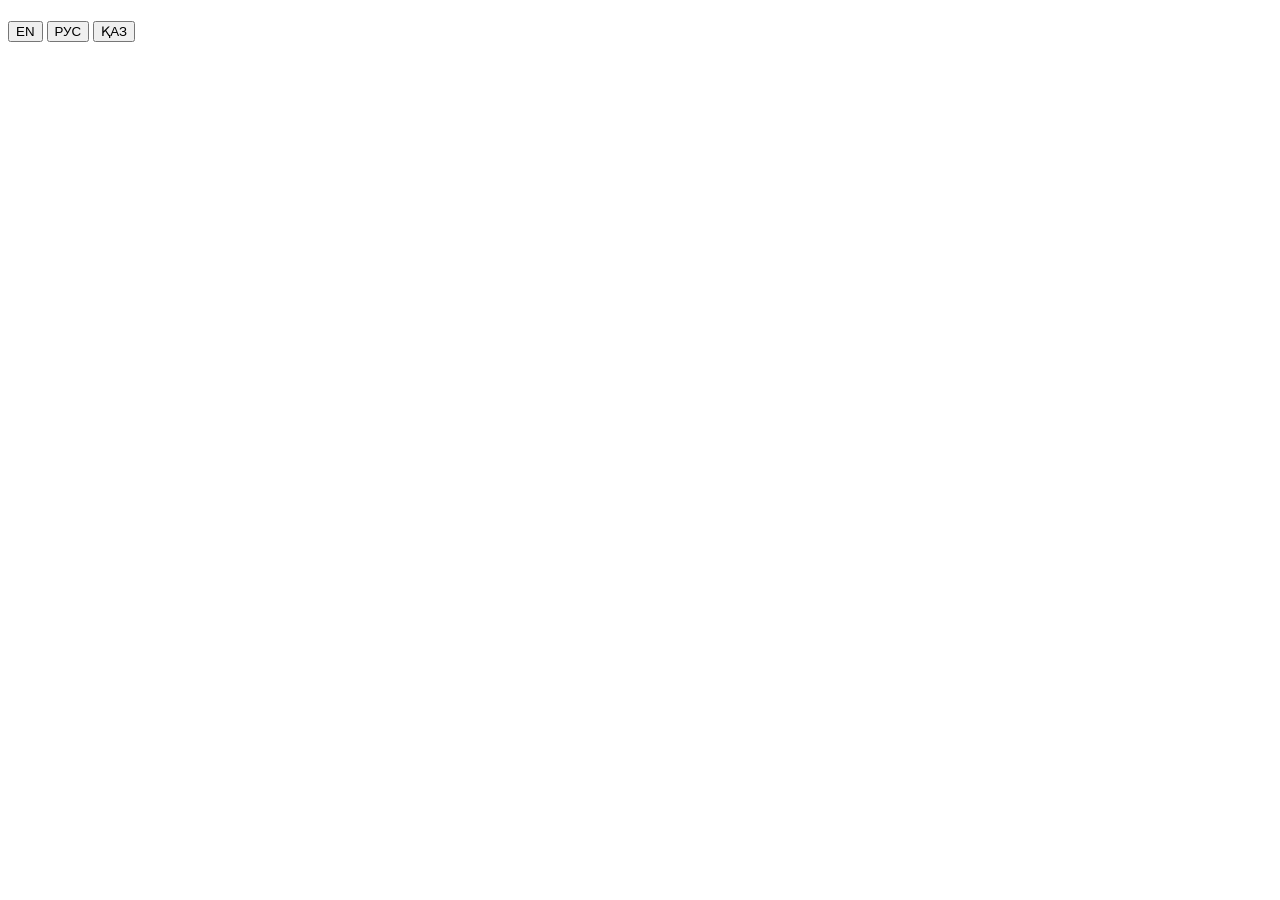
==== index.html @ 0b9a75b3 "Add files via upload" ====
<!DOCTYPE html><html lang="en"><head><meta charset="utf-8"><meta name="viewport" content="width=device-width, initial-scale=1, viewport-fit=cover"><title>Module 9 Trainer</title>
<link rel="stylesheet" href="css/style.css">
</head><body>
<header><div><h1 id="ti"></h1><small id="su"></small></div><div class="lg"><button onclick="setL('en')">EN</button> <button onclick="setL('ru')">РУС</button> <button onclick="setL('kk')">ҚАЗ</button></div></header>
<nav id="nv"></nav><main id="A"></main>
<script src="js/data.js"></script>
<script src="js/app.js"></script>
</body></html>
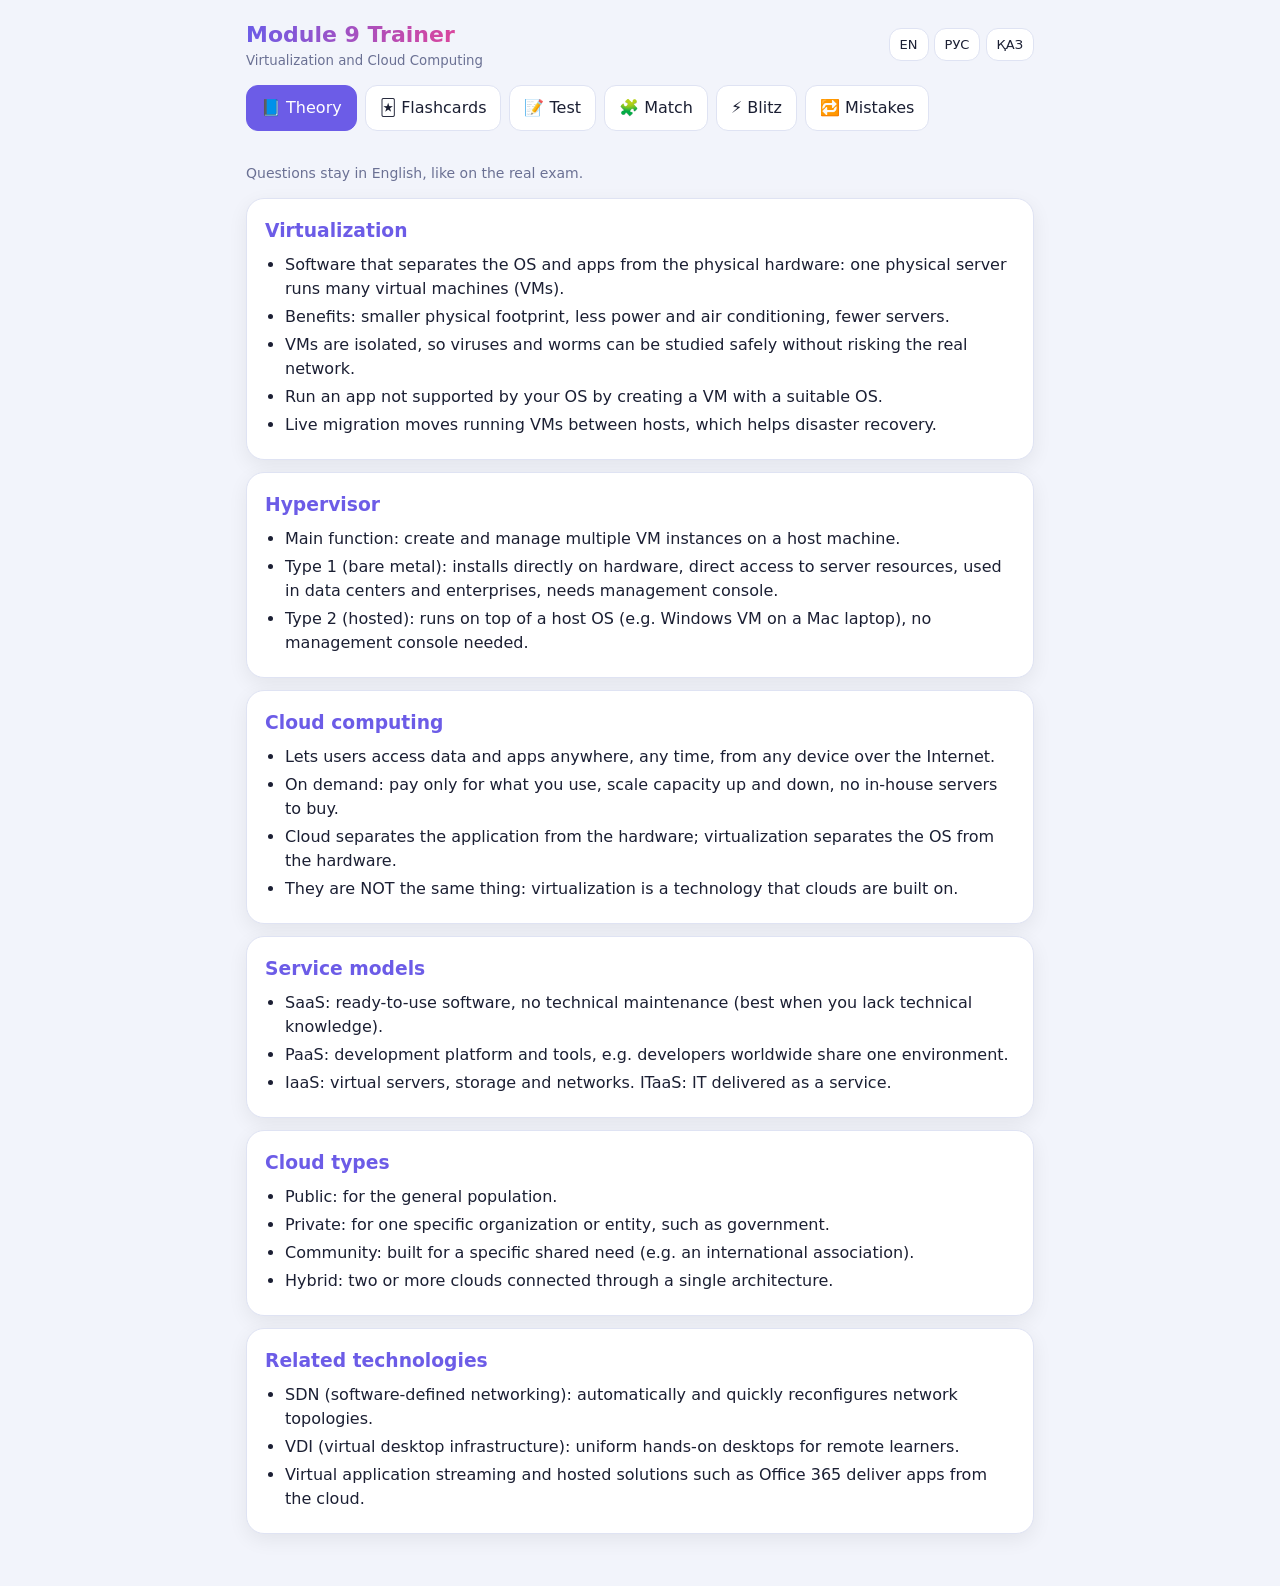
==== commit 8421d9ec: "Update stylesheet and script paths in index.html" ====
--- a/index.html
+++ b/index.html
@@ -1,8 +1,8 @@
 <!DOCTYPE html><html lang="en"><head><meta charset="utf-8"><meta name="viewport" content="width=device-width, initial-scale=1, viewport-fit=cover"><title>Module 9 Trainer</title>
-<link rel="stylesheet" href="css/style.css">
+<link rel="stylesheet" href="style.css">
 </head><body>
 <header><div><h1 id="ti"></h1><small id="su"></small></div><div class="lg"><button onclick="setL('en')">EN</button> <button onclick="setL('ru')">РУС</button> <button onclick="setL('kk')">ҚАЗ</button></div></header>
 <nav id="nv"></nav><main id="A"></main>
-<script src="js/data.js"></script>
-<script src="js/app.js"></script>
+<script src="data.js"></script>
+<script src="app.js"></script>
 </body></html>
--- a/style.css
+++ b/style.css
@@ -0,0 +1,21 @@
+:root{--bg:#f2f4fb;--cd:#fff;--tx:#1b1f33;--mu:#6b7194;--ac:#6c5ce7;--ok:#16a34a;--bd:#dc2626;--ln:#dfe3f3;box-sizing:border-box;padding-top:env(safe-area-inset-top,0px);padding-bottom:env(safe-area-inset-bottom,0px)}
+@media(prefers-color-scheme:dark){:root:not([data-theme="light"]){--bg:#12142a;--cd:#1c1f3d;--tx:#eef0ff;--mu:#9aa0c9;--ac:#8b7dff;--ok:#34d399;--bd:#f87171;--ln:#2d3160;color-scheme:dark}}
+*{box-sizing:border-box}body{margin:0;background:var(--bg);color:var(--tx);font:16px/1.5 system-ui,-apple-system,Segoe UI,sans-serif}
+header{padding:18px 16px 8px;max-width:820px;margin:auto;display:flex;flex-wrap:wrap;gap:10px;justify-content:space-between;align-items:center}
+h1{margin:0;font-size:22px;background:linear-gradient(90deg,var(--ac),#e84393);-webkit-background-clip:text;background-clip:text;color:transparent}
+header small{color:var(--mu);display:block}
+.lg button{padding:6px 10px;font-size:13px}
+nav{max-width:820px;margin:auto;padding:6px 16px;display:flex;gap:8px;overflow-x:auto}
+main{max-width:820px;margin:auto;padding:12px 16px 40px}
+button{font:inherit;border:1px solid var(--ln);background:var(--cd);color:var(--tx);padding:10px 14px;border-radius:12px;cursor:pointer;transition:.15s}
+button:hover{border-color:var(--ac)}button.on,button.pri{background:var(--ac);color:#fff;border-color:var(--ac)}
+nav button{white-space:nowrap}
+.card{background:var(--cd);border:1px solid var(--ln);border-radius:18px;padding:18px;margin:12px 0;box-shadow:0 6px 20px #0001}
+.card h3{margin:0 0 8px;color:var(--ac)}.card ul{margin:0;padding-left:20px}.card li{margin:4px 0}
+.mu{color:var(--mu);font-size:14px}.row{display:flex;gap:10px;flex-wrap:wrap;margin-top:12px}.row button{flex:1}
+.fc{min-height:220px;display:flex;flex-direction:column;justify-content:center;text-align:center;font-size:20px;cursor:pointer;background:linear-gradient(135deg,var(--cd),var(--bg));border:2px solid var(--ac);border-radius:22px;padding:22px;margin:12px 0}
+.fc.f{border-color:var(--ok)}
+.op{display:block;width:100%;text-align:left;margin:8px 0}.op.ok{background:var(--ok);color:#fff;border-color:var(--ok)}.op.bad{background:var(--bd);color:#fff;border-color:var(--bd)}.op.sel{border-color:var(--ac);border-width:2px}
+.bar{height:8px;background:var(--ln);border-radius:9px;overflow:hidden}.bar i{display:block;height:100%;background:var(--ac)}
+.cols{display:grid;grid-template-columns:1fr 1fr;gap:10px}.cols button{width:100%;margin-bottom:8px;font-size:14px}
+.big{font-size:44px;text-align:center;margin:8px}
